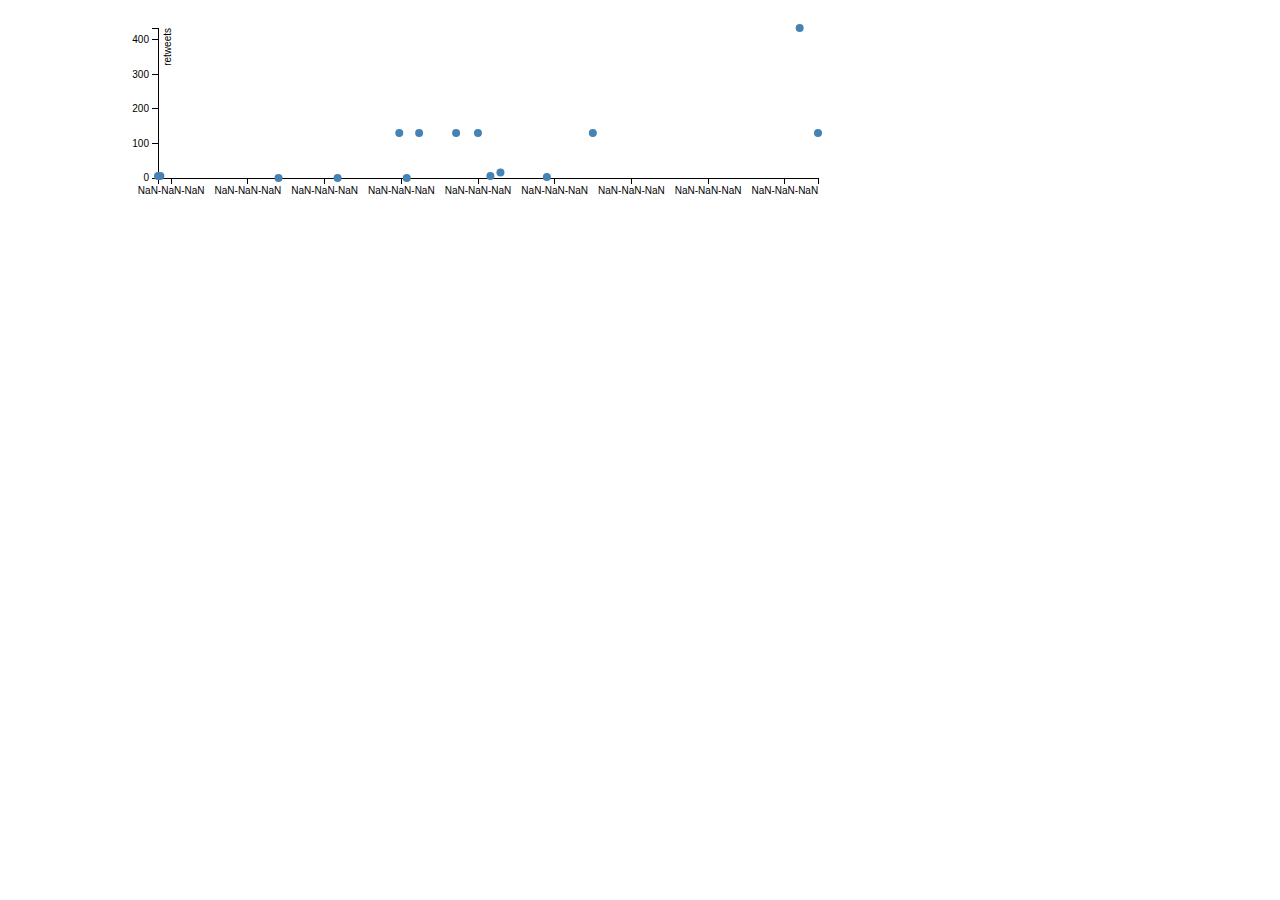
==== v1/index.html @ 7053cde9 "adding python code, v1 of d3.js and twitter json data" ====
<!DOCTYPE html>
<html lang="en">
	<head>
		<meta charset="utf-8">
		<title>D3: Steps</title>
		<style type="text/css">
			body {
			  font: 10px sans-serif;
			}

			.axis path,
			.axis line {
			  fill: none;
			  stroke: #000;
			  shape-rendering: crispEdges;
			}
		</style>
	</head>
	<body>
		<script type="text/javascript" src="d3/d3.v3.js"></script>
		<script src="main.js"></script>
	</body>
</html>
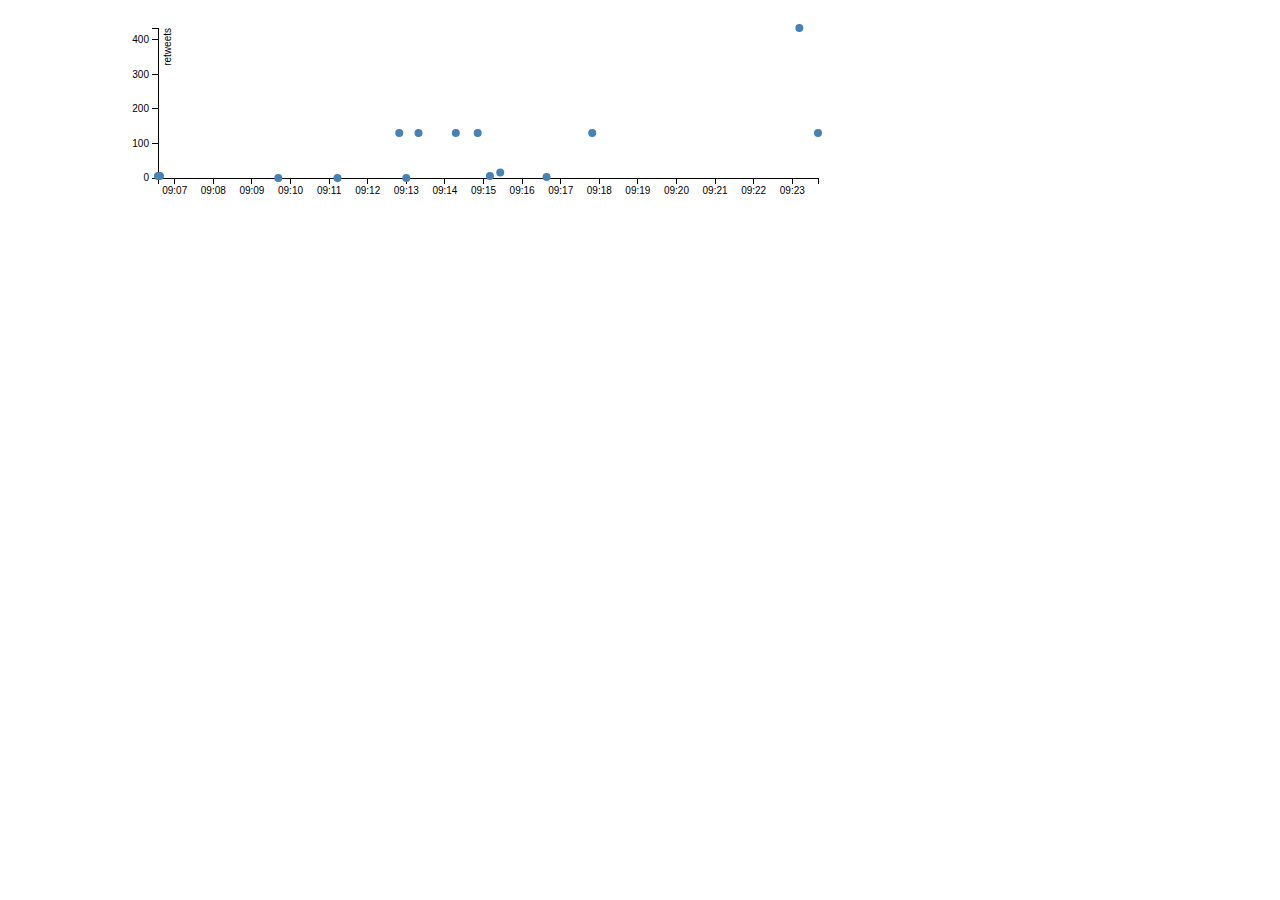
==== commit c3725e62: "new js file (main2). date parsing/formatting and tooltip" ====
--- a/v1/index.html
+++ b/v1/index.html
@@ -18,6 +18,6 @@
 	</head>
 	<body>
 		<script type="text/javascript" src="d3/d3.v3.js"></script>
-		<script src="main.js"></script>
+		<script src="main2.js"></script>
 	</body>
 </html>
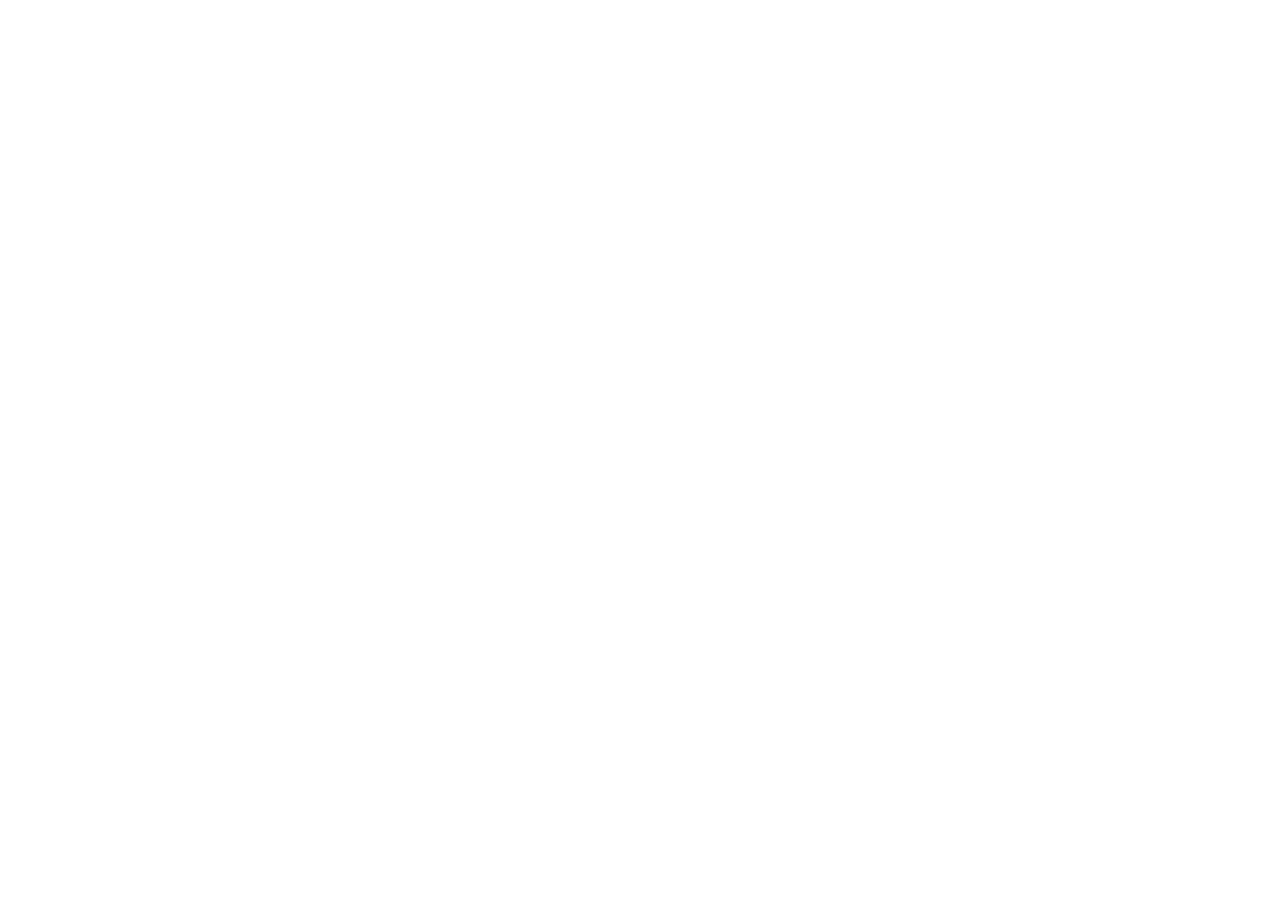
==== commit 6ea3773e: "adding more python, example tweepy objects and fake json, and new versions of d3" ====
--- a/v1/index.html
+++ b/v1/index.html
@@ -14,10 +14,40 @@
 			  stroke: #000;
 			  shape-rendering: crispEdges;
 			}
+			
+			#tweetbox {
+				position: absolute;
+				width: 300px;
+				height: auto;
+				padding: 10px;
+				background-color: white;
+				-webkit-border-radius: 10px;
+				-moz-border-radius: 10px;
+				border-radius: 10px;
+				-webkit-box-shadow: 4px 4px 10px rgba(0, 0, 0, 0.4);
+				-moz-box-shadow: 4px 4px 10px rgba(0, 0, 0, 0.4);
+				box-shadow: 4px 4px 10px rgba(0, 0, 0, 0.4);
+				pointer-events: none;
+			}
+
+			#tweetbox.hidden {
+				display: none;
+			}
+
+			#tweetbox p {
+				margin: 0;
+				font-family: sans-serif;
+				font-size: 16px;
+				line-height: 20px;
+			}
 		</style>
 	</head>
 	<body>
 		<script type="text/javascript" src="d3/d3.v3.js"></script>
-		<script src="main2.js"></script>
+		<script src="main3.js"></script>
+		<div id = "tweetbox" class = "hidden">
+			<p><strong>Tweet</strong></p>
+			<p><span id="value">100</span>%</p>
+		</div>
 	</body>
 </html>
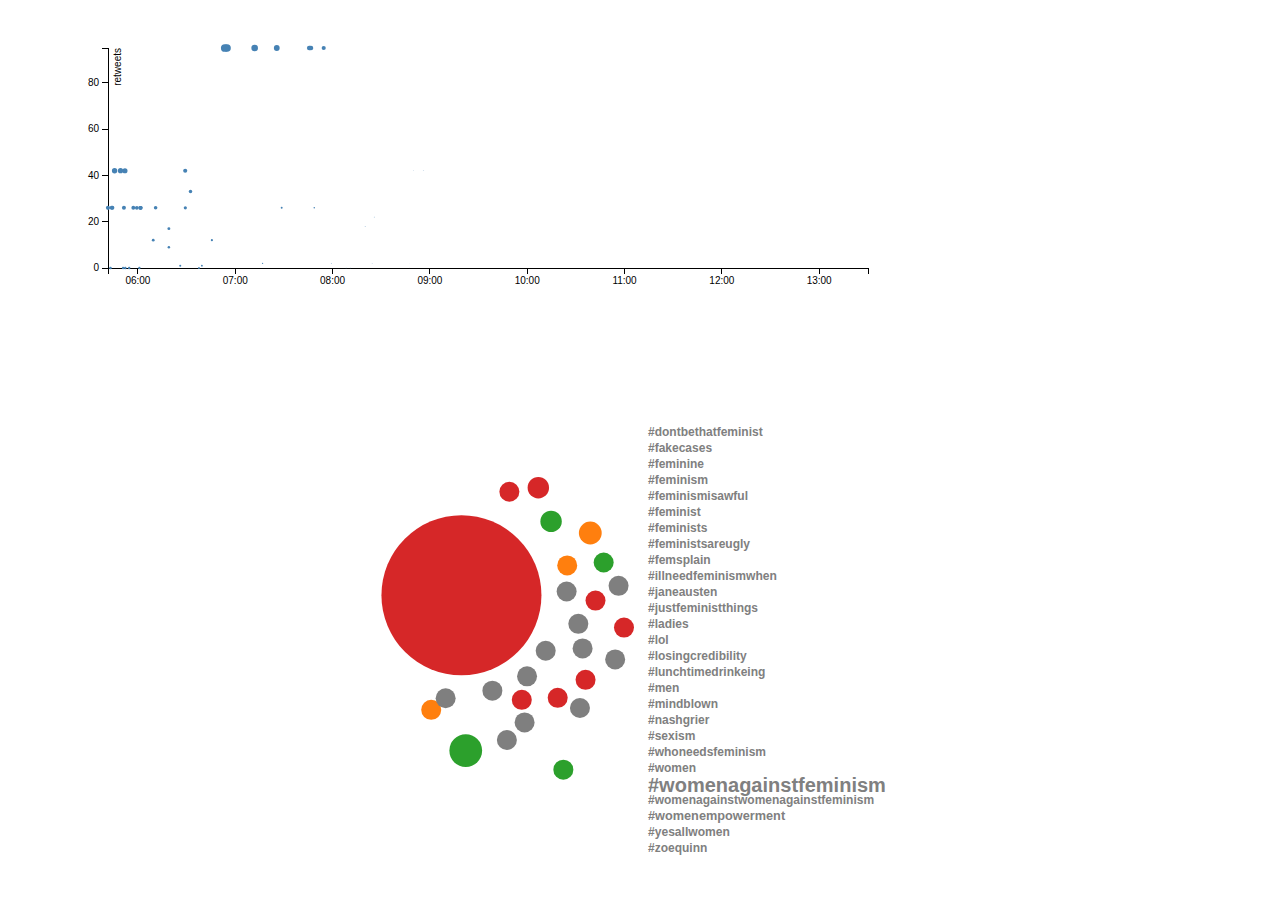
==== commit c3ecd067: "quick backup of everything, including some useless stuff" ====
--- a/v1/index.html
+++ b/v1/index.html
@@ -17,17 +17,14 @@
 			
 			#tweetbox {
 				position: absolute;
-				width: 300px;
+				width: 500px;
 				height: auto;
 				padding: 10px;
-				background-color: white;
 				-webkit-border-radius: 10px;
 				-moz-border-radius: 10px;
 				border-radius: 10px;
-				-webkit-box-shadow: 4px 4px 10px rgba(0, 0, 0, 0.4);
-				-moz-box-shadow: 4px 4px 10px rgba(0, 0, 0, 0.4);
-				box-shadow: 4px 4px 10px rgba(0, 0, 0, 0.4);
 				pointer-events: none;
+				color: grey
 			}
 
 			#tweetbox.hidden {
@@ -44,7 +41,7 @@
 	</head>
 	<body>
 		<script type="text/javascript" src="d3/d3.v3.js"></script>
-		<script src="main3.js"></script>
+		<script src="main5.js"></script>
 		<div id = "tweetbox" class = "hidden">
 			<p><strong>Tweet</strong></p>
 			<p><span id="value">100</span>%</p>
